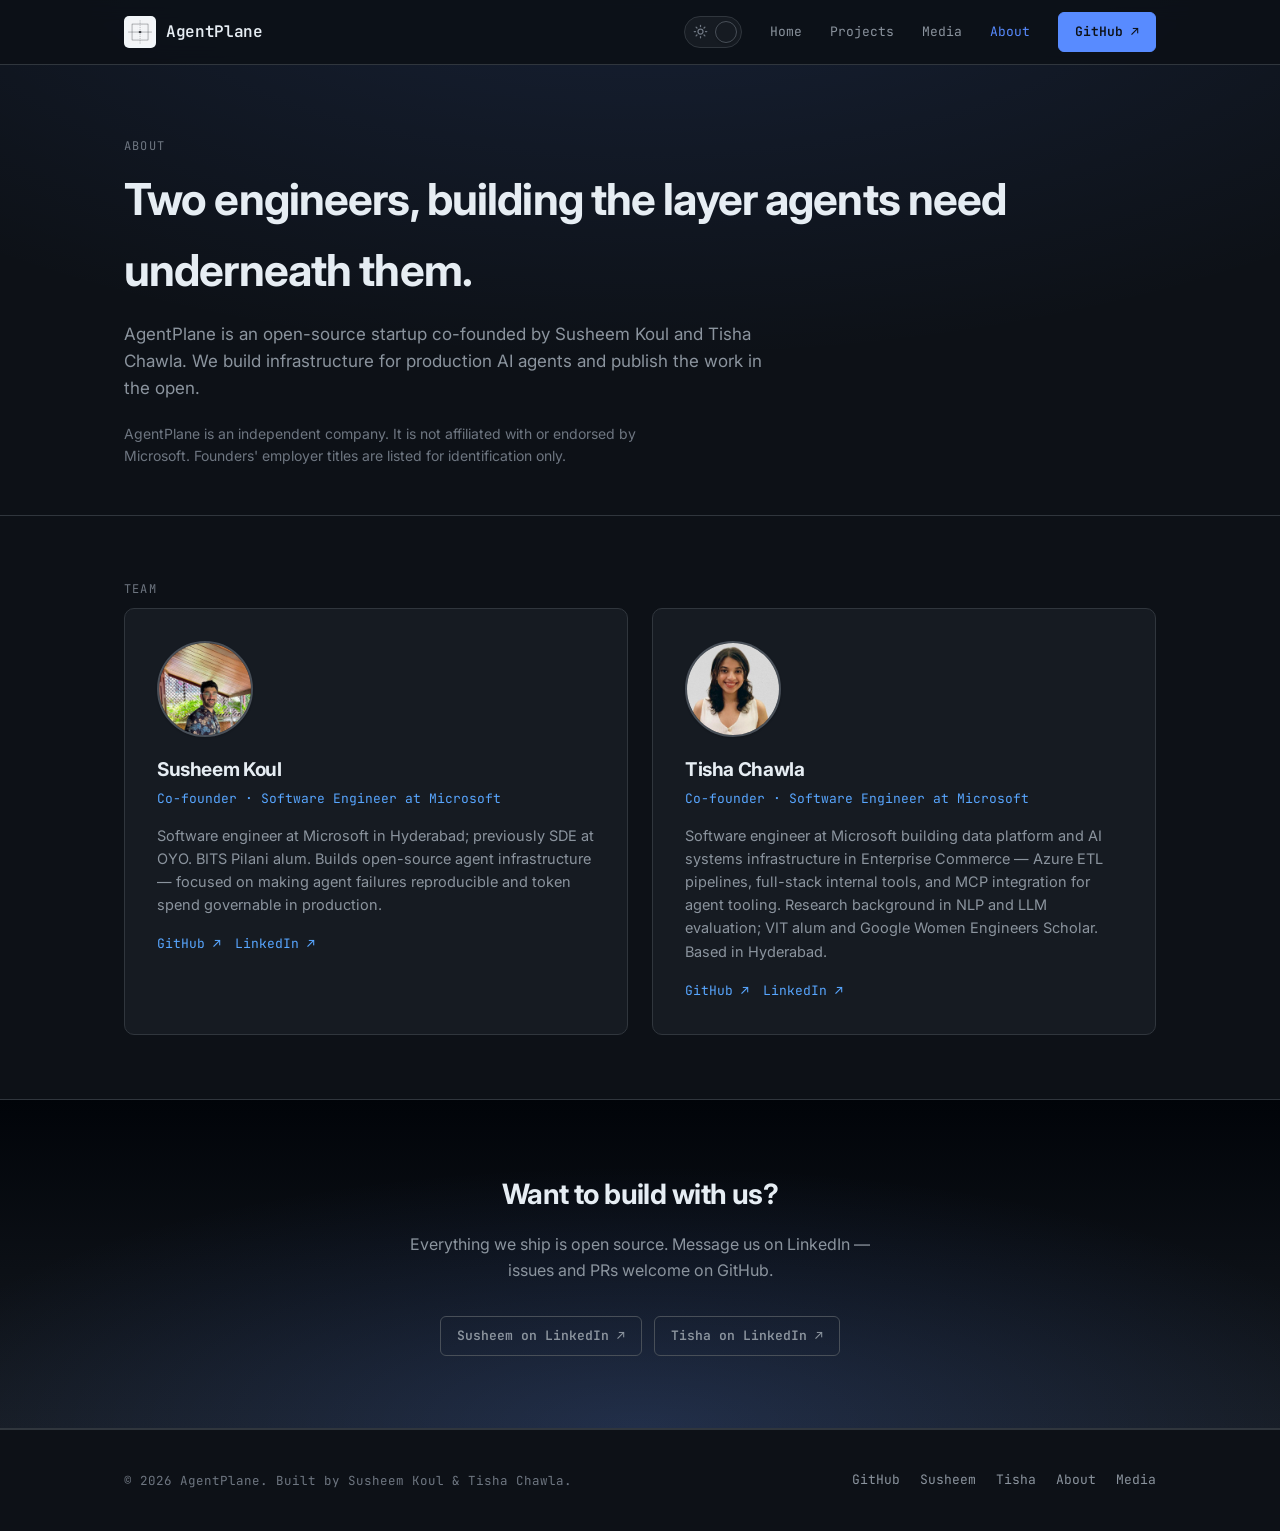
==== about.html @ 56925bba "Overhaul site with media hub, dynamic content, and accessibility polish. Replace the blog with a dat" ====
<!DOCTYPE html>
<html lang="en">
<head>
<meta charset="UTF-8">
<meta name="viewport" content="width=device-width, initial-scale=1.0">
<title>About — AgentPlane</title>
<meta name="description" content="AgentPlane is an open-source startup built by Susheem Koul and Tisha Chawla — infrastructure for teams running AI agents in production.">
<link rel="canonical" href="https://theagentplane.github.io/about.html">
<meta property="og:type" content="website">
<meta property="og:url" content="https://theagentplane.github.io/about.html">
<meta property="og:title" content="About — AgentPlane">
<meta property="og:description" content="Open-source startup building Chronicle and TokenOps for production AI agents.">
<meta property="og:image" content="https://theagentplane.github.io/assets/logo-mark.png">
<meta name="twitter:card" content="summary">
<meta name="twitter:title" content="About — AgentPlane">
<meta name="twitter:description" content="Open-source startup building Chronicle and TokenOps for production AI agents.">
<link rel="icon" href="assets/favicon.png" type="image/png" sizes="32x32">
<link rel="icon" href="assets/favicon-64.png" type="image/png" sizes="64x64">
<link rel="apple-touch-icon" href="assets/apple-touch-icon.png" sizes="180x180">
<link rel="icon" href="assets/icon-192.png" type="image/png" sizes="192x192">
<link rel="preconnect" href="https://fonts.googleapis.com">
<link href="https://fonts.googleapis.com/css2?family=Inter:wght@400;500;600;700&family=JetBrains+Mono:wght@400;500;600;700&display=swap" rel="stylesheet">
<script src="js/theme-init.js"></script>
<link rel="stylesheet" href="css/style.css">
</head>
<body>

<a href="#main-content" class="skip-link">Skip to main content</a>

<nav class="site-nav" aria-label="Main">
  <div class="container">
    <a href="index.html" class="logo">
      <img src="assets/logo-mark.png" alt="AgentPlane logo" class="logo-mark" width="32" height="32">
      AgentPlane
    </a>
    <button type="button" class="nav-toggle" aria-expanded="false" aria-controls="site-nav-menu" aria-label="Open menu">
      <span class="nav-toggle-bar"></span>
      <span class="nav-toggle-bar"></span>
      <span class="nav-toggle-bar"></span>
    </button>
    <div class="nav-links" id="site-nav-menu">
      <a href="index.html">Home</a>
      <a href="projects.html">Projects</a>
      <a href="media.html">Media</a>
      <a href="about.html" class="active" aria-current="page">About</a>
      <a href="https://github.com/theagentplane" class="btn btn-solid" target="_blank" rel="noopener">GitHub ↗</a>
    </div>
  </div>
</nav>

<main id="main-content">

<header class="page-header">
  <div class="container">
    <span class="section-label">About</span>
    <h1>Two engineers, building the layer agents need underneath them.</h1>
    <p>AgentPlane is an open-source startup co-founded by Susheem Koul and Tisha Chawla. We build infrastructure for production AI agents and publish the work in the open.</p>
    <p style="font-size:14px; color:var(--text-faint); margin-top:20px;">AgentPlane is an independent company. It is not affiliated with or endorsed by Microsoft. Founders' employer titles are listed for identification only.</p>
  </div>
</header>

<section>
  <div class="container">
    <span class="section-label">Team</span>
    <div class="team-grid">

      <div class="team-card">
        <img class="team-avatar" src="assets/team/susheem-koul.jpg" alt="Susheem Koul" width="96" height="96" loading="lazy" decoding="async">
        <h3>Susheem Koul</h3>
        <div class="team-role">Co-founder · Software Engineer at Microsoft</div>
        <p>Software engineer at Microsoft in Hyderabad; previously SDE at OYO. BITS Pilani alum. Builds open-source agent infrastructure — focused on making agent failures reproducible and token spend governable in production.</p>
        <div class="team-links">
          <a href="https://github.com/susheem-k" target="_blank" rel="noopener">GitHub ↗</a>
          <a href="https://www.linkedin.com/in/susheemkoul/" target="_blank" rel="noopener">LinkedIn ↗</a>
        </div>
      </div>

      <div class="team-card">
        <img class="team-avatar" src="assets/team/tisha-chawla.jpg" alt="Tisha Chawla" width="96" height="96" loading="lazy" decoding="async">
        <h3>Tisha Chawla</h3>
        <div class="team-role">Co-founder · Software Engineer at Microsoft</div>
        <p>Software engineer at Microsoft building data platform and AI systems infrastructure in Enterprise Commerce — Azure ETL pipelines, full-stack internal tools, and MCP integration for agent tooling. Research background in NLP and LLM evaluation; VIT alum and Google Women Engineers Scholar. Based in Hyderabad.</p>
        <div class="team-links">
          <a href="https://github.com/tishachawla-jg" target="_blank" rel="noopener">GitHub ↗</a>
          <a href="https://in.linkedin.com/in/tisha-chawla" target="_blank" rel="noopener">LinkedIn ↗</a>
        </div>
      </div>

    </div>
  </div>
</section>

<section class="cta-band">
  <div class="container">
    <h2>Want to build with us?</h2>
    <p>Everything we ship is open source. Message us on LinkedIn — issues and PRs welcome on GitHub.</p>
    <div class="founders-cta">
      <a href="https://www.linkedin.com/in/susheemkoul/" class="btn btn-ghost" target="_blank" rel="noopener">Susheem on LinkedIn ↗</a>
      <a href="https://in.linkedin.com/in/tisha-chawla" class="btn btn-ghost" target="_blank" rel="noopener">Tisha on LinkedIn ↗</a>
    </div>
  </div>
</section>

</main>

<footer>
  <div class="container">
    <div class="footer-left">© 2026 AgentPlane. Built by Susheem Koul &amp; Tisha Chawla.</div>
    <div class="footer-links">
      <a href="https://github.com/theagentplane" target="_blank" rel="noopener">GitHub</a>
      <a href="https://www.linkedin.com/in/susheemkoul/" target="_blank" rel="noopener">Susheem</a>
      <a href="https://in.linkedin.com/in/tisha-chawla" target="_blank" rel="noopener">Tisha</a>
      <a href="about.html">About</a>
      <a href="media.html">Media</a>
    </div>
  </div>
</footer>

<script src="js/theme.js"></script>
<script src="js/nav.js"></script>

</body>
</html>
---- css/style.css ----
/* ============================================================
   AgentPlane — shared stylesheet
   Theme: clean light docs-site aesthetic (Sphinx/PyData/Docusaurus
   style, as used by AutoGen, LangChain, etc.) — blue accent, white
   background, card-based sections, mono for code/logo.
   ============================================================ */

:root {
  --bg: #ffffff;
  --bg-elevated: #f6f8fa;
  --bg-card: #ffffff;
  --bg-muted: #f6f8fa;
  --border: #e5e8eb;
  --border-bright: #d0d7de;
  --text: #1c2128;
  --text-dim: #57606a;
  --text-faint: #8c959f;
  --text-prose: #32393f;
  --accent: #3563e9;
  --accent-dim: #1d4fd6;
  --accent-soft: rgba(53, 99, 233, 0.08);
  --accent-glow: rgba(53, 99, 233, 0.12);
  --cyan: #0969da;
  --cyan-dim: #075fc4;
  --red: #cf222e;
  --nav-bg: rgba(255, 255, 255, 0.88);
  --hero-glow: rgba(53, 99, 233, 0.07);
  --grid-dot: rgba(87, 96, 106, 0.18);
  --shadow-sm: 0 1px 2px rgba(16, 24, 40, 0.03);
  --shadow-md: 0 8px 24px rgba(16, 24, 40, 0.08);
  --shadow-lg: 0 16px 40px rgba(16, 24, 40, 0.12);
  --mono: 'JetBrains Mono', 'IBM Plex Mono', ui-monospace, SFMono-Regular, Menlo, Consolas, monospace;
  --sans: 'Inter', -apple-system, BlinkMacSystemFont, 'Segoe UI', Roboto, sans-serif;
  --radius: 6px;
  --max-width: 1080px;
}

[data-theme="dark"] {
  color-scheme: dark;
  --bg: #0d1117;
  --bg-elevated: #161b22;
  --bg-card: #161b22;
  --bg-muted: #010409;
  --border: #30363d;
  --border-bright: #484f58;
  --text: #e6edf3;
  --text-dim: #8b949e;
  --text-faint: #6e7681;
  --text-prose: #c9d1d9;
  --accent: #588bff;
  --accent-dim: #79a3ff;
  --accent-soft: rgba(88, 139, 255, 0.12);
  --accent-glow: rgba(88, 139, 255, 0.18);
  --cyan: #58a6ff;
  --cyan-dim: #79c0ff;
  --red: #f85149;
  --nav-bg: rgba(13, 17, 23, 0.92);
  --hero-glow: rgba(88, 139, 255, 0.14);
  --grid-dot: rgba(139, 148, 158, 0.15);
  --shadow-sm: 0 1px 2px rgba(0, 0, 0, 0.2);
  --shadow-md: 0 8px 24px rgba(0, 0, 0, 0.35);
  --shadow-lg: 0 16px 40px rgba(0, 0, 0, 0.45);
}

* { box-sizing: border-box; }

html {
  scroll-behavior: smooth;
  scroll-padding-top: 80px;
}

/* Skip link — visible on keyboard focus only */
.skip-link {
  position: absolute;
  top: -100px;
  left: 16px;
  z-index: 100;
  padding: 10px 16px;
  font-family: var(--mono);
  font-size: 13px;
  font-weight: 600;
  color: #ffffff;
  background: var(--accent);
  border-radius: var(--radius);
  text-decoration: none;
}

.skip-link:focus {
  top: 16px;
  outline: 2px solid var(--accent);
  outline-offset: 2px;
  text-decoration: none;
}

body {
  margin: 0;
  background: var(--bg);
  background-image:
    radial-gradient(ellipse 80% 50% at 50% -10%, var(--hero-glow), transparent);
  background-attachment: fixed;
  color: var(--text);
  font-family: var(--sans);
  line-height: 1.6;
  -webkit-font-smoothing: antialiased;
  transition: background-color 0.2s ease, color 0.2s ease;
}

/* Faint dot grid in hero; gradient fade below */
.grid-fade {
  background: linear-gradient(180deg, transparent 0%, var(--bg) 65%);
  position: absolute;
  inset: 0;
  pointer-events: none;
  z-index: 1;
}

.hero-grid {
  position: absolute;
  inset: 0;
  background-image: radial-gradient(circle, var(--grid-dot) 1px, transparent 1px);
  background-size: 22px 22px;
  mask-image: linear-gradient(180deg, black 20%, transparent 85%);
  pointer-events: none;
  z-index: 0;
}

a { color: var(--cyan); text-decoration: none; }
a:hover { text-decoration: underline; }

.container {
  max-width: var(--max-width);
  margin: 0 auto;
  padding: 0 24px;
}

/* ---------- Nav ---------- */

.site-nav {
  position: sticky;
  top: 0;
  z-index: 50;
  background: var(--nav-bg);
  backdrop-filter: blur(10px);
  border-bottom: 1px solid var(--border);
  transition: background-color 0.2s ease, border-color 0.2s ease;
}

.site-nav .container {
  display: flex;
  align-items: center;
  justify-content: space-between;
  height: 64px;
  position: relative;
  gap: 12px;
}

.nav-toggle {
  display: none;
  flex-direction: column;
  justify-content: center;
  gap: 5px;
  width: 40px;
  height: 40px;
  padding: 0;
  border: 1px solid var(--border);
  border-radius: var(--radius);
  background: var(--bg);
  cursor: pointer;
}

.nav-toggle-bar {
  display: block;
  width: 18px;
  height: 2px;
  margin: 0 auto;
  background: var(--text-dim);
  border-radius: 1px;
  transition: background 0.15s ease;
}

.nav-toggle:hover .nav-toggle-bar,
.nav-toggle[aria-expanded="true"] .nav-toggle-bar {
  background: var(--accent);
}

.logo {
  display: flex;
  align-items: center;
  gap: 10px;
  font-family: var(--mono);
  font-weight: 600;
  font-size: 16px;
  color: var(--text);
  letter-spacing: -0.02em;
}

.logo:hover { text-decoration: none; }

.logo-mark {
  width: 32px;
  height: 32px;
  flex-shrink: 0;
  display: block;
  border-radius: 5px;
}

.nav-links {
  display: flex;
  align-items: center;
  gap: 28px;
  font-family: var(--mono);
  font-size: 13px;
}

.nav-links a {
  color: var(--text-dim);
  text-decoration: none;
  transition: color 0.15s ease;
}

.nav-links a:hover,
.nav-links a.active {
  color: var(--accent);
}

.nav-links .btn { color: var(--bg); }

.nav-links .theme-switch {
  align-self: center;
}

/* Theme switch — slider */

.theme-switch {
  display: inline-flex;
  align-items: center;
  padding: 0;
  border: none;
  background: transparent;
  cursor: pointer;
  flex-shrink: 0;
  -webkit-tap-highlight-color: transparent;
}

.theme-switch-track {
  position: relative;
  display: flex;
  align-items: center;
  justify-content: space-between;
  width: 58px;
  height: 32px;
  padding: 0 8px;
  border-radius: 999px;
  background: var(--bg-elevated);
  border: 1px solid var(--border);
  box-sizing: border-box;
  transition: border-color 0.2s ease, background 0.2s ease;
}

.theme-switch:hover .theme-switch-track {
  border-color: var(--border-bright);
}

.theme-switch:focus-visible .theme-switch-track {
  outline: 2px solid var(--accent);
  outline-offset: 2px;
}

.theme-switch-icon {
  width: 15px;
  height: 15px;
  color: var(--text-faint);
  flex-shrink: 0;
  position: relative;
  z-index: 1;
  transition: color 0.2s ease;
}

.theme-switch-thumb {
  position: absolute;
  top: 50%;
  left: 3px;
  width: 22px;
  height: 22px;
  border-radius: 50%;
  background: var(--bg-card);
  border: 1px solid var(--border-bright);
  box-shadow: var(--shadow-sm);
  transition: transform 0.22s cubic-bezier(0.4, 0, 0.2, 1);
  z-index: 2;
  pointer-events: none;
}

[data-theme="light"] .theme-switch-thumb {
  transform: translateY(-50%) translateX(0);
}

[data-theme="dark"] .theme-switch-thumb {
  transform: translateY(-50%) translateX(27px);
}

[data-theme="light"] .theme-switch-track .theme-switch-icon:first-child {
  color: var(--accent);
}

[data-theme="dark"] .theme-switch-track .theme-switch-icon:last-child {
  color: var(--accent);
}

/* ---------- Buttons ---------- */

.btn {
  display: inline-flex;
  align-items: center;
  gap: 8px;
  font-family: var(--mono);
  font-size: 13px;
  font-weight: 600;
  padding: 9px 16px;
  border-radius: var(--radius);
  border: 1px solid var(--accent);
  color: var(--accent) !important;
  text-decoration: none !important;
  transition: all 0.15s ease;
}

.btn:hover {
  background: var(--accent);
  color: var(--bg) !important;
}

.btn-solid {
  background: var(--accent);
  color: var(--bg) !important;
}

.btn-solid:hover {
  background: transparent;
  color: var(--accent) !important;
}

.btn-ghost {
  border-color: var(--border-bright);
  color: var(--text-dim) !important;
}

.btn-ghost:hover {
  border-color: var(--cyan);
  color: var(--cyan) !important;
  background: transparent;
}

/* ---------- Hero ---------- */

.hero {
  position: relative;
  padding: 96px 0 72px;
  overflow: hidden;
}

.hero-layout {
  display: grid;
  grid-template-columns: minmax(0, 1fr) minmax(240px, 420px);
  gap: 48px;
  align-items: center;
  margin-bottom: 56px;
}

.hero-copy-only {
  margin-bottom: 56px;
}

.hero-copy .hero-actions {
  margin-bottom: 0;
}

.hero-media {
  position: relative;
  display: block;
  border-radius: 12px;
  overflow: hidden;
  border: 1px solid var(--border);
  box-shadow: var(--shadow-lg);
  line-height: 0;
  transition: transform 0.2s ease, box-shadow 0.2s ease;
  text-decoration: none !important;
}

.hero-media:hover {
  transform: translateY(-3px);
  box-shadow: var(--shadow-lg);
}

.hero-media img {
  display: block;
  width: 100%;
  height: auto;
  aspect-ratio: 16 / 9;
  object-fit: cover;
  background: var(--bg-elevated);
  image-rendering: auto;
}

.hero-media-badge {
  position: absolute;
  left: 12px;
  bottom: 12px;
  font-family: var(--mono);
  font-size: 11px;
  font-weight: 600;
  letter-spacing: 0.04em;
  text-transform: uppercase;
  color: #fff;
  background: rgba(28, 33, 40, 0.78);
  backdrop-filter: blur(6px);
  padding: 5px 10px;
  border-radius: 4px;
  line-height: 1.4;
}

.eyebrow {
  font-family: var(--mono);
  font-size: 12px;
  letter-spacing: 0.12em;
  text-transform: uppercase;
  color: var(--accent);
  display: flex;
  align-items: center;
  gap: 8px;
  margin-bottom: 20px;
}

.eyebrow::before {
  content: '';
  width: 6px;
  height: 6px;
  border-radius: 50%;
  background: var(--accent);
  box-shadow: 0 0 0 4px var(--accent-glow);
}

h1, h2, h3, h4 {
  font-family: var(--sans);
  font-weight: 700;
  letter-spacing: -0.02em;
  margin: 0 0 16px;
  color: var(--text);
}

.hero h1 {
  font-size: clamp(36px, 5.5vw, 60px);
  line-height: 1.08;
  max-width: 16ch;
}

.hero-copy-only .hero h1,
.hero-layout .hero-copy h1 {
  max-width: 16ch;
}

.hero .lede {
  font-size: 19px;
  color: var(--text-dim);
  max-width: 58ch;
  margin: 0 0 36px;
}

.hero-actions {
  display: flex;
  gap: 14px;
  flex-wrap: wrap;
  margin-bottom: 56px;
}

.hero-copy .hero-actions {
  margin-bottom: 0;
}

.stat-row {
  display: grid;
  grid-template-columns: repeat(auto-fit, minmax(140px, 1fr));
  gap: 16px;
  font-family: var(--mono);
  padding-top: 8px;
}

.stat-card {
  background: var(--bg-card);
  border: 1px solid var(--border);
  border-radius: 10px;
  padding: 20px 22px;
  box-shadow: var(--shadow-sm);
  transition: border-color 0.15s ease, box-shadow 0.15s ease;
}

a.stat-card {
  display: block;
  text-decoration: none;
  color: inherit;
  cursor: pointer;
}

a.stat-card:hover {
  border-color: var(--accent);
  box-shadow: var(--shadow-md);
}

a.stat-card:focus-visible {
  outline: 2px solid var(--accent);
  outline-offset: 2px;
}

.stat-card:not(a):hover {
  border-color: var(--border-bright);
  box-shadow: var(--shadow-md);
}

.stat-row .stat-num {
  font-size: 22px;
  color: var(--text);
  font-weight: 600;
}

.stat-row .stat-label {
  font-size: 12px;
  color: var(--text-faint);
  text-transform: uppercase;
  letter-spacing: 0.08em;
}

/* ---------- Sections ---------- */

section {
  position: relative;
  padding: 64px 0;
}

.section-muted {
  background: var(--bg-muted);
  border-top: 1px solid var(--border);
  border-bottom: 1px solid var(--border);
}

.section-head {
  display: flex;
  align-items: baseline;
  justify-content: space-between;
  margin-bottom: 32px;
  flex-wrap: wrap;
  gap: 12px;
}

.section-head h2 {
  font-size: 26px;
  margin: 0;
}

.section-head .see-all {
  font-family: var(--mono);
  font-size: 13px;
  color: var(--text-dim);
}

.section-label {
  font-family: var(--mono);
  font-size: 12px;
  color: var(--text-faint);
  text-transform: uppercase;
  letter-spacing: 0.1em;
  margin-bottom: 8px;
  display: block;
}

/* ---------- Cards ---------- */

.card-grid {
  display: grid;
  grid-template-columns: repeat(auto-fit, minmax(280px, 1fr));
  gap: 20px;
}

.card {
  background: var(--bg-card);
  border: 1px solid var(--border);
  border-radius: 10px;
  padding: 28px;
  box-shadow: var(--shadow-sm);
  transition: border-color 0.15s ease, transform 0.15s ease, box-shadow 0.15s ease;
  display: flex;
  flex-direction: column;
}

.card:hover {
  border-color: var(--border-bright);
  box-shadow: var(--shadow-md);
  transform: translateY(-2px);
}

.card-top {
  display: flex;
  align-items: center;
  justify-content: space-between;
  margin-bottom: 16px;
}

.card-icon {
  width: 36px;
  height: 36px;
  border-radius: 8px;
  background: var(--accent-soft);
  border: 1px solid var(--accent-glow);
  display: flex;
  align-items: center;
  justify-content: center;
  color: var(--accent);
  font-family: var(--mono);
  font-weight: 700;
}

.card h3 {
  font-size: 19px;
  margin-bottom: 10px;
}

.card p {
  color: var(--text-dim);
  font-size: 14.5px;
  margin: 0 0 18px;
  flex-grow: 1;
}

.tag-row {
  display: flex;
  gap: 8px;
  flex-wrap: wrap;
  margin-bottom: 18px;
}

.tag {
  font-family: var(--mono);
  font-size: 11px;
  color: var(--text-dim);
  background: var(--bg-elevated);
  border: 1px solid var(--border);
  padding: 4px 9px;
  border-radius: 4px;
}

.card-links {
  display: flex;
  gap: 16px;
  font-family: var(--mono);
  font-size: 13px;
  border-top: 1px solid var(--border);
  padding-top: 16px;
  margin-top: auto;
}

.stars {
  color: var(--text-faint);
  font-family: var(--mono);
  font-size: 12px;
  display: inline-flex;
  align-items: center;
  gap: 4px;
}

/* ---------- Blog list ---------- */

.post-list {
  display: flex;
  flex-direction: column;
}

.post-row {
  display: grid;
  grid-template-columns: 130px 1fr;
  gap: 24px;
  padding: 26px 0;
  border-bottom: 1px solid var(--border);
}

.post-row:first-child { padding-top: 0; }

.post-date {
  font-family: var(--mono);
  font-size: 12.5px;
  color: var(--text-faint);
  padding-top: 4px;
}

.post-row h3 {
  font-size: 20px;
  margin-bottom: 8px;
}

.post-row h3 a {
  color: var(--text);
}

.post-row h3 a:hover {
  color: var(--accent);
  text-decoration: none;
}

.post-row p {
  color: var(--text-dim);
  font-size: 14.5px;
  margin: 0 0 10px;
}

.post-meta {
  font-family: var(--mono);
  font-size: 12px;
  color: var(--text-faint);
}

/* Source badges — gallery mixes internal posts with external links */

.source-badge {
  display: inline-block;
  font-family: var(--mono);
  font-size: 10px;
  text-transform: uppercase;
  letter-spacing: 0.04em;
  padding: 2px 7px;
  border-radius: 4px;
  border: 1px solid;
  line-height: 1.6;
}

.source-agentplane {
  color: var(--accent);
  border-color: rgba(53, 99, 233, 0.3);
  background: rgba(53, 99, 233, 0.06);
}

.source-substack {
  color: #ff6719;
  border-color: rgba(255, 103, 25, 0.3);
  background: rgba(255, 103, 25, 0.06);
}

.source-devto {
  color: #0a0a0a;
  border-color: rgba(10, 10, 10, 0.25);
  background: rgba(10, 10, 10, 0.05);
}

.source-linkedin {
  color: #0a66c2;
  border-color: rgba(10, 102, 194, 0.3);
  background: rgba(10, 102, 194, 0.06);
}

.source-medium {
  color: #000000;
  border-color: rgba(0, 0, 0, 0.25);
  background: rgba(0, 0, 0, 0.05);
}

.source-default {
  color: var(--cyan);
  border-color: rgba(9, 105, 218, 0.3);
  background: rgba(9, 105, 218, 0.06);
}

/* Format badges — writing / talk / video */

.format-badge {
  display: inline-block;
  font-family: var(--mono);
  font-size: 10px;
  text-transform: uppercase;
  letter-spacing: 0.04em;
  padding: 2px 7px;
  border-radius: 4px;
  border: 1px solid;
  line-height: 1.6;
}

.format-writing {
  color: var(--accent);
  border-color: rgba(53, 99, 233, 0.3);
  background: rgba(53, 99, 233, 0.06);
}

.format-talk {
  color: #6e40c9;
  border-color: rgba(110, 64, 201, 0.3);
  background: rgba(110, 64, 201, 0.06);
}

.format-video {
  color: #cf222e;
  border-color: rgba(207, 34, 46, 0.3);
  background: rgba(207, 34, 46, 0.06);
}

.source-youtube {
  color: #ff0000;
  border-color: rgba(255, 0, 0, 0.25);
  background: rgba(255, 0, 0, 0.05);
}

/* Media page filters */

.media-filters {
  display: flex;
  gap: 8px;
  flex-wrap: wrap;
  margin-bottom: 8px;
}

.media-filter {
  font-family: var(--mono);
  font-size: 12px;
  font-weight: 600;
  padding: 7px 14px;
  border-radius: var(--radius);
  border: 1px solid var(--border);
  background: var(--bg);
  color: var(--text-dim);
  cursor: pointer;
  transition: all 0.15s ease;
}

.media-filter:hover {
  border-color: var(--border-bright);
  color: var(--text);
}

.media-filter.active {
  border-color: var(--accent);
  color: var(--accent);
  background: var(--accent-soft);
}

/* Projects — alphabetical index slider */

.projects-layout {
  display: grid;
  grid-template-columns: minmax(148px, 188px) minmax(0, 1fr);
  gap: 28px 36px;
  align-items: start;
}

.projects-panel.card-grid {
  grid-template-columns: 1fr;
}

.project-index {
  position: sticky;
  top: 84px;
  align-self: start;
}

.project-index-label {
  display: block;
  font-family: var(--mono);
  font-size: 10px;
  font-weight: 600;
  letter-spacing: 0.14em;
  text-transform: uppercase;
  color: var(--text-faint);
  margin-bottom: 10px;
}

.project-index-track {
  position: relative;
  display: flex;
  flex-direction: column;
  gap: 2px;
  padding: 5px;
  border-radius: 10px;
  border: 1px solid var(--border);
  background: var(--bg-elevated);
}

.project-index-thumb {
  position: absolute;
  left: 5px;
  right: 5px;
  top: 5px;
  height: 40px;
  border-radius: 7px;
  background: var(--bg-card);
  border: 1px solid var(--border-bright);
  box-shadow: var(--shadow-sm);
  transition: transform 0.22s cubic-bezier(0.4, 0, 0.2, 1), height 0.22s ease;
  pointer-events: none;
  z-index: 0;
}

.project-index-btn {
  position: relative;
  z-index: 1;
  display: flex;
  align-items: center;
  gap: 10px;
  width: 100%;
  padding: 10px 12px;
  border: none;
  border-radius: 7px;
  background: transparent;
  cursor: pointer;
  text-align: left;
  font-family: var(--mono);
  font-size: 12px;
  color: var(--text-dim);
  transition: color 0.15s ease;
  -webkit-tap-highlight-color: transparent;
}

.project-index-btn:hover {
  color: var(--text);
}

.project-index-btn.is-active {
  color: var(--accent);
  font-weight: 600;
}

.project-index-letter {
  flex-shrink: 0;
  width: 22px;
  height: 22px;
  display: flex;
  align-items: center;
  justify-content: center;
  border-radius: 5px;
  background: var(--bg);
  border: 1px solid var(--border);
  font-size: 11px;
  font-weight: 700;
  color: var(--text-faint);
}

.project-index-btn.is-active .project-index-letter {
  border-color: var(--accent-glow);
  background: var(--accent-soft);
  color: var(--accent);
}

.project-index-name {
  line-height: 1.3;
  min-width: 0;
  overflow: hidden;
  text-overflow: ellipsis;
  white-space: nowrap;
}

.projects-layout-page .projects-panel {
  display: flex;
  flex-direction: column;
  gap: 28px;
  min-width: 0;
}

.project-detail-card {
  padding: 40px;
}

/* ---------- Article ---------- */

.article-header {
  padding: 72px 0 40px;
  border-bottom: 1px solid var(--border);
}

.article-header h1 {
  font-size: clamp(28px, 4vw, 40px);
  max-width: 22ch;
}

.article-meta {
  font-family: var(--mono);
  font-size: 13px;
  color: var(--text-faint);
  display: flex;
  gap: 16px;
  flex-wrap: wrap;
  margin-top: 20px;
}

.article-body {
  max-width: 700px;
  margin: 0 auto;
  padding: 48px 24px 96px;
}

.article-body p {
  color: var(--text-prose);
  font-size: 17px;
  margin: 0 0 22px;
}

.article-body h2 {
  font-size: 23px;
  margin: 44px 0 16px;
}

.article-body h3 {
  font-size: 18px;
  margin: 32px 0 12px;
  color: var(--accent);
}

.article-body ul, .article-body ol {
  color: var(--text-prose);
  font-size: 16px;
  margin: 0 0 22px;
  padding-left: 22px;
}

.article-body li { margin-bottom: 8px; }

.article-body code {
  font-family: var(--mono);
  font-size: 0.88em;
  background: var(--bg-elevated);
  border: 1px solid var(--border);
  padding: 2px 6px;
  border-radius: 4px;
  color: var(--accent);
}

.article-body pre {
  background: var(--bg-elevated);
  border: 1px solid var(--border);
  border-radius: 8px;
  padding: 18px 20px;
  overflow-x: auto;
  margin: 0 0 24px;
}

.article-body pre code {
  background: none;
  border: none;
  padding: 0;
  color: var(--text-prose);
}

.article-body blockquote {
  border-left: 3px solid var(--accent);
  margin: 0 0 24px;
  padding: 4px 0 4px 20px;
  color: var(--text-dim);
  font-style: italic;
}

.byline {
  display: flex;
  align-items: center;
  gap: 12px;
  margin-top: 28px;
  padding-top: 28px;
  border-top: 1px solid var(--border);
}

.byline-avatar {
  width: 40px;
  height: 40px;
  border-radius: 50%;
  background: var(--bg-elevated);
  border: 1px solid var(--border-bright);
  display: flex;
  align-items: center;
  justify-content: center;
  font-family: var(--mono);
  font-weight: 700;
  color: var(--accent);
}

.byline-name { font-weight: 600; font-size: 14.5px; }
.byline-role { font-size: 13px; color: var(--text-faint); }

/* ---------- Team ---------- */

.team-grid {
  display: grid;
  grid-template-columns: repeat(auto-fit, minmax(300px, 1fr));
  gap: 24px;
}

.team-card {
  background: var(--bg-card);
  border: 1px solid var(--border);
  border-radius: 10px;
  padding: 32px;
}

.team-avatar {
  width: 96px;
  height: 96px;
  border-radius: 50%;
  object-fit: cover;
  object-position: center top;
  border: 2px solid var(--border-bright);
  box-shadow: var(--shadow-sm);
  margin-bottom: 18px;
  display: block;
  background: var(--bg-elevated);
  image-rendering: auto;
}

.team-card h3 { margin-bottom: 4px; font-size: 19px; }

.team-role {
  font-family: var(--mono);
  font-size: 13px;
  color: var(--cyan);
  margin-bottom: 14px;
}

.team-card p {
  color: var(--text-dim);
  font-size: 14.5px;
  margin: 0 0 18px;
}

.team-links {
  display: flex;
  gap: 14px;
  font-family: var(--mono);
  font-size: 13px;
}

/* ---------- CTA band ---------- */

.cta-band {
  background:
    linear-gradient(180deg, var(--bg-muted) 0%, var(--bg-elevated) 100%);
  border-top: 1px solid var(--border);
  border-bottom: 1px solid var(--border);
  text-align: center;
  padding: 72px 0;
  position: relative;
  overflow: hidden;
}

.cta-band::before {
  content: '';
  position: absolute;
  inset: 0;
  background: radial-gradient(ellipse 60% 80% at 50% 100%, var(--accent-glow), transparent);
  pointer-events: none;
}

.cta-band .container {
  position: relative;
  z-index: 1;
}

.cta-band h2 { font-size: 28px; }

.cta-band p {
  color: var(--text-dim);
  max-width: 50ch;
  margin: 0 auto 32px;
}

.cta-actions {
  display: flex;
  gap: 14px;
  justify-content: center;
  flex-wrap: wrap;
}

.founders-cta {
  display: flex;
  gap: 12px;
  justify-content: center;
  flex-wrap: wrap;
}

.founders-cta .btn {
  min-width: 11.5rem;
  justify-content: center;
}

/* ---------- Footer ---------- */

footer {
  border-top: 1px solid var(--border);
  padding: 40px 0;
}

footer .container {
  display: flex;
  align-items: center;
  justify-content: space-between;
  flex-wrap: wrap;
  gap: 16px;
}

.footer-left {
  font-family: var(--mono);
  font-size: 12.5px;
  color: var(--text-faint);
}

.footer-links {
  display: flex;
  gap: 20px;
  font-family: var(--mono);
  font-size: 13px;
}

.footer-links a { color: var(--text-dim); }
.footer-links a:hover { color: var(--accent); }

/* ---------- Page header (non-hero pages) ---------- */

.page-header {
  padding: 72px 0 48px;
  border-bottom: 1px solid var(--border);
}

.page-header h1 {
  font-size: clamp(32px, 4.5vw, 44px);
}

.page-header p {
  color: var(--text-dim);
  font-size: 17px;
  max-width: 60ch;
  margin: 0;
}

/* ---------- Mission ---------- */

.mission-block {
  max-width: 720px;
  margin: 0 auto;
  text-align: center;
}

.mission-statement {
  font-size: clamp(22px, 3vw, 28px);
  font-weight: 600;
  line-height: 1.35;
  letter-spacing: -0.02em;
  color: var(--text);
  margin: 0 0 20px;
}

.mission-support {
  font-size: 16px;
  color: var(--text-dim);
  margin: 0;
  line-height: 1.6;
}

/* ---------- Pillars (legacy — unused) ---------- */

.pillars {
  display: grid;
  grid-template-columns: repeat(auto-fit, minmax(240px, 1fr));
  gap: 20px;
}

.pillar {
  background: var(--bg-card);
  border: 1px solid var(--border);
  border-radius: 10px;
  padding: 28px;
  box-shadow: var(--shadow-sm);
  transition: border-color 0.15s ease, transform 0.15s ease, box-shadow 0.15s ease;
}

.pillar:hover {
  border-color: var(--border-bright);
  box-shadow: var(--shadow-md);
  transform: translateY(-2px);
}

.pillar-icon {
  width: 40px;
  height: 40px;
  border-radius: 10px;
  background: var(--accent-soft);
  border: 1px solid var(--accent-glow);
  display: flex;
  align-items: center;
  justify-content: center;
  font-family: var(--mono);
  font-size: 18px;
  color: var(--accent);
  margin-bottom: 16px;
}

.pillar h3 {
  font-size: 17px;
  margin-bottom: 8px;
}

.pillar p {
  color: var(--text-dim);
  font-size: 14.5px;
  margin: 0;
}

/* ---------- Media cards (homepage) ---------- */

.media-card-grid {
  display: grid;
  grid-template-columns: repeat(auto-fit, minmax(300px, 1fr));
  gap: 20px;
}

.media-card {
  display: flex;
  flex-direction: column;
  background: var(--bg-card);
  border: 1px solid var(--border);
  border-radius: 12px;
  overflow: hidden;
  box-shadow: var(--shadow-sm);
  text-decoration: none !important;
  color: inherit;
  transition: border-color 0.15s ease, transform 0.15s ease, box-shadow 0.15s ease;
}

.media-card:hover {
  border-color: var(--border-bright);
  box-shadow: var(--shadow-md);
  transform: translateY(-3px);
}

.media-card-thumb {
  aspect-ratio: 16 / 9;
  background: var(--bg-elevated);
  overflow: hidden;
  line-height: 0;
}

.media-card-thumb img {
  width: 100%;
  height: 100%;
  object-fit: cover;
  display: block;
  image-rendering: auto;
}

.media-card-thumb-fallback {
  display: flex;
  align-items: center;
  justify-content: center;
  background: linear-gradient(135deg, var(--accent-soft), var(--bg-elevated));
}

.media-card-thumb-fallback span {
  font-family: var(--mono);
  font-size: 12px;
  font-weight: 600;
  text-transform: uppercase;
  letter-spacing: 0.08em;
  color: var(--accent);
}

.media-card-body {
  padding: 22px 24px 24px;
  display: flex;
  flex-direction: column;
  flex: 1;
}

.media-card-badges {
  display: flex;
  gap: 8px;
  flex-wrap: wrap;
  margin-bottom: 12px;
}

.media-card h3 {
  font-size: 18px;
  margin-bottom: 8px;
  color: var(--text);
}

.media-card p {
  color: var(--text-dim);
  font-size: 14.5px;
  margin: 0 0 14px;
  flex: 1;
}

.media-card-meta {
  font-family: var(--mono);
  font-size: 12px;
  color: var(--text-faint);
}

/* ---------- Founders strip ---------- */

.founders-strip {
  display: flex;
  align-items: center;
  justify-content: space-between;
  gap: 24px;
  flex-wrap: wrap;
  background: var(--bg-card);
  border: 1px solid var(--border);
  border-radius: 12px;
  padding: 28px 32px;
  box-shadow: var(--shadow-sm);
}

.founders-strip-copy h3 {
  font-size: 18px;
  margin-bottom: 6px;
}

.founders-strip-copy p {
  color: var(--text-dim);
  font-size: 14.5px;
  margin: 0;
  max-width: 52ch;
}

.founders-avatars {
  display: flex;
  align-items: center;
  gap: 12px;
}

.founder-pill {
  display: flex;
  align-items: center;
  gap: 10px;
  font-family: var(--mono);
  font-size: 13px;
  color: var(--text-dim);
  padding: 8px 14px;
  border: 1px solid var(--border);
  border-radius: 999px;
  background: var(--bg-elevated);
  text-decoration: none !important;
  transition: border-color 0.15s ease, color 0.15s ease;
}

.founder-pill:hover {
  border-color: var(--accent);
  color: var(--accent);
}

.founder-pill-initials,
.founder-pill-avatar {
  width: 28px;
  height: 28px;
  border-radius: 50%;
  flex-shrink: 0;
}

.founder-pill-initials {
  background: var(--accent-soft);
  border: 1px solid var(--accent-glow);
  display: flex;
  align-items: center;
  justify-content: center;
  font-size: 11px;
  font-weight: 700;
  color: var(--accent);
}

.founder-pill-avatar {
  object-fit: cover;
  object-position: center top;
  border: 1px solid var(--border-bright);
  background: var(--bg-elevated);
  display: block;
}

.card-accent-chronicle {
  border-top: 3px solid var(--accent);
}

.card-accent-tokenops {
  border-top: 3px solid var(--cyan);
}

/* ---------- Responsive ---------- */

@media (max-width: 640px) {
  .nav-toggle { display: flex; }

  .site-nav .container > .theme-switch {
    margin-left: auto;
    flex-shrink: 0;
  }

  .nav-toggle {
    margin-left: 10px;
  }

  .theme-switch { flex-shrink: 0; }

  .nav-links {
    display: none;
    position: absolute;
    top: calc(100% + 1px);
    left: 0;
    right: 0;
    flex-direction: column;
    align-items: stretch;
    gap: 0;
    padding: 12px 24px 20px;
    background: var(--nav-bg);
    border-bottom: 1px solid var(--border);
    box-shadow: 0 8px 24px rgba(16, 24, 40, 0.08);
  }

  .nav-links.is-open { display: flex; }

  .nav-links a {
    padding: 12px 0;
    border-bottom: 1px solid var(--border);
  }

  .nav-links a:last-child { border-bottom: none; }

  .nav-links .btn {
    margin-top: 8px;
    justify-content: center;
  }

  .post-row { grid-template-columns: 1fr; gap: 6px; }
  .hero { padding: 56px 0 40px; }
  .hero-layout {
    grid-template-columns: 1fr;
    gap: 28px;
    margin-bottom: 40px;
  }
  .hero-layout .hero-media {
    order: -1;
    max-width: 520px;
  }
  .hero h1 { max-width: none; }
  .stat-row { gap: 24px; }

  .projects-layout {
    grid-template-columns: 1fr;
    gap: 20px;
  }

  .project-index {
    position: static;
    overflow-x: auto;
    -webkit-overflow-scrolling: touch;
  }

  .project-index-track {
    flex-direction: row;
    width: max-content;
    min-width: 100%;
  }

  .project-index-thumb {
    top: 5px;
    bottom: auto;
    height: auto !important;
    width: auto;
    transform: translateX(0);
    transition: transform 0.22s cubic-bezier(0.4, 0, 0.2, 1), width 0.22s ease, height 0.22s ease;
  }

  .project-index-btn {
    width: auto;
    flex-shrink: 0;
    max-width: 160px;
  }
}
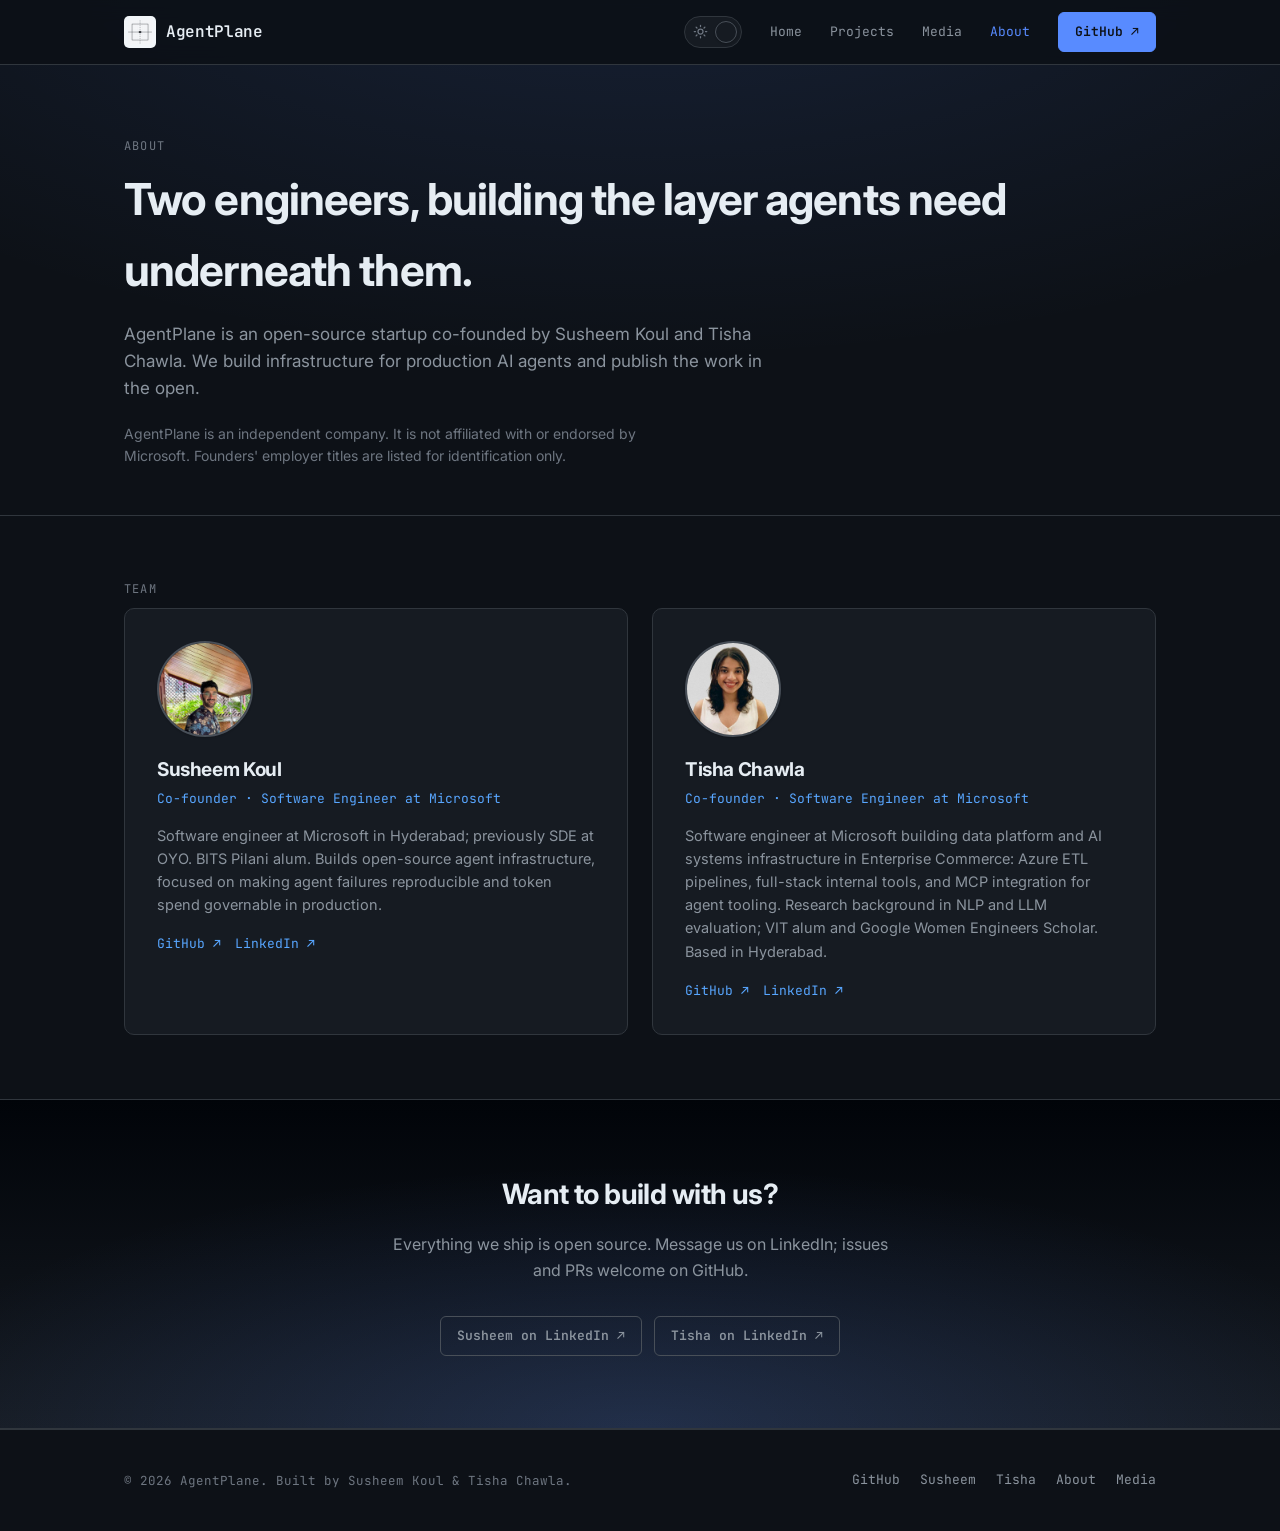
==== commit bbc5fc28: "Replace em dashes across site copy with hyphens, commas, and colons. Keeps page titles and user-faci" ====
--- a/about.html
+++ b/about.html
@@ -3,16 +3,16 @@
 <head>
 <meta charset="UTF-8">
 <meta name="viewport" content="width=device-width, initial-scale=1.0">
-<title>About — AgentPlane</title>
-<meta name="description" content="AgentPlane is an open-source startup built by Susheem Koul and Tisha Chawla — infrastructure for teams running AI agents in production.">
+<title>About - AgentPlane</title>
+<meta name="description" content="AgentPlane is an open-source startup built by Susheem Koul and Tisha Chawla, building infrastructure for teams running AI agents in production.">
 <link rel="canonical" href="https://theagentplane.github.io/about.html">
 <meta property="og:type" content="website">
 <meta property="og:url" content="https://theagentplane.github.io/about.html">
-<meta property="og:title" content="About — AgentPlane">
+<meta property="og:title" content="About - AgentPlane">
 <meta property="og:description" content="Open-source startup building Chronicle and TokenOps for production AI agents.">
 <meta property="og:image" content="https://theagentplane.github.io/assets/logo-mark.png">
 <meta name="twitter:card" content="summary">
-<meta name="twitter:title" content="About — AgentPlane">
+<meta name="twitter:title" content="About - AgentPlane">
 <meta name="twitter:description" content="Open-source startup building Chronicle and TokenOps for production AI agents.">
 <link rel="icon" href="assets/favicon.png" type="image/png" sizes="32x32">
 <link rel="icon" href="assets/favicon-64.png" type="image/png" sizes="64x64">
@@ -68,7 +68,7 @@
         <img class="team-avatar" src="assets/team/susheem-koul.jpg" alt="Susheem Koul" width="96" height="96" loading="lazy" decoding="async">
         <h3>Susheem Koul</h3>
         <div class="team-role">Co-founder · Software Engineer at Microsoft</div>
-        <p>Software engineer at Microsoft in Hyderabad; previously SDE at OYO. BITS Pilani alum. Builds open-source agent infrastructure — focused on making agent failures reproducible and token spend governable in production.</p>
+        <p>Software engineer at Microsoft in Hyderabad; previously SDE at OYO. BITS Pilani alum. Builds open-source agent infrastructure, focused on making agent failures reproducible and token spend governable in production.</p>
         <div class="team-links">
           <a href="https://github.com/susheem-k" target="_blank" rel="noopener">GitHub ↗</a>
           <a href="https://www.linkedin.com/in/susheemkoul/" target="_blank" rel="noopener">LinkedIn ↗</a>
@@ -79,7 +79,7 @@
         <img class="team-avatar" src="assets/team/tisha-chawla.jpg" alt="Tisha Chawla" width="96" height="96" loading="lazy" decoding="async">
         <h3>Tisha Chawla</h3>
         <div class="team-role">Co-founder · Software Engineer at Microsoft</div>
-        <p>Software engineer at Microsoft building data platform and AI systems infrastructure in Enterprise Commerce — Azure ETL pipelines, full-stack internal tools, and MCP integration for agent tooling. Research background in NLP and LLM evaluation; VIT alum and Google Women Engineers Scholar. Based in Hyderabad.</p>
+        <p>Software engineer at Microsoft building data platform and AI systems infrastructure in Enterprise Commerce: Azure ETL pipelines, full-stack internal tools, and MCP integration for agent tooling. Research background in NLP and LLM evaluation; VIT alum and Google Women Engineers Scholar. Based in Hyderabad.</p>
         <div class="team-links">
           <a href="https://github.com/tishachawla-jg" target="_blank" rel="noopener">GitHub ↗</a>
           <a href="https://in.linkedin.com/in/tisha-chawla" target="_blank" rel="noopener">LinkedIn ↗</a>
@@ -93,7 +93,7 @@
 <section class="cta-band">
   <div class="container">
     <h2>Want to build with us?</h2>
-    <p>Everything we ship is open source. Message us on LinkedIn — issues and PRs welcome on GitHub.</p>
+    <p>Everything we ship is open source. Message us on LinkedIn; issues and PRs welcome on GitHub.</p>
     <div class="founders-cta">
       <a href="https://www.linkedin.com/in/susheemkoul/" class="btn btn-ghost" target="_blank" rel="noopener">Susheem on LinkedIn ↗</a>
       <a href="https://in.linkedin.com/in/tisha-chawla" class="btn btn-ghost" target="_blank" rel="noopener">Tisha on LinkedIn ↗</a>
--- a/css/style.css
+++ b/css/style.css
@@ -1,7 +1,7 @@
 /* ============================================================
-   AgentPlane — shared stylesheet
+   AgentPlane - shared stylesheet
    Theme: clean light docs-site aesthetic (Sphinx/PyData/Docusaurus
-   style, as used by AutoGen, LangChain, etc.) — blue accent, white
+   style, as used by AutoGen, LangChain, etc.): blue accent, white
    background, card-based sections, mono for code/logo.
    ============================================================ */
 
@@ -69,7 +69,7 @@
   scroll-padding-top: 80px;
 }
 
-/* Skip link — visible on keyboard focus only */
+/* Skip link - visible on keyboard focus only */
 .skip-link {
   position: absolute;
   top: -100px;
@@ -229,7 +229,7 @@
   align-self: center;
 }
 
-/* Theme switch — slider */
+/* Theme switch - slider */
 
 .theme-switch {
   display: inline-flex;
@@ -715,7 +715,7 @@
   color: var(--text-faint);
 }
 
-/* Source badges — gallery mixes internal posts with external links */
+/* Source badges - gallery mixes internal posts with external links */
 
 .source-badge {
   display: inline-block;
@@ -765,7 +765,7 @@
   background: rgba(9, 105, 218, 0.06);
 }
 
-/* Format badges — writing / talk / video */
+/* Format badges - writing / talk / video */
 
 .format-badge {
   display: inline-block;
@@ -836,7 +836,7 @@
   background: var(--accent-soft);
 }
 
-/* Projects — alphabetical index slider */
+/* Projects - alphabetical index slider */
 
 .projects-layout {
   display: grid;
@@ -1252,7 +1252,7 @@
   line-height: 1.6;
 }
 
-/* ---------- Pillars (legacy — unused) ---------- */
+/* ---------- Pillars (legacy - unused) ---------- */
 
 .pillars {
   display: grid;
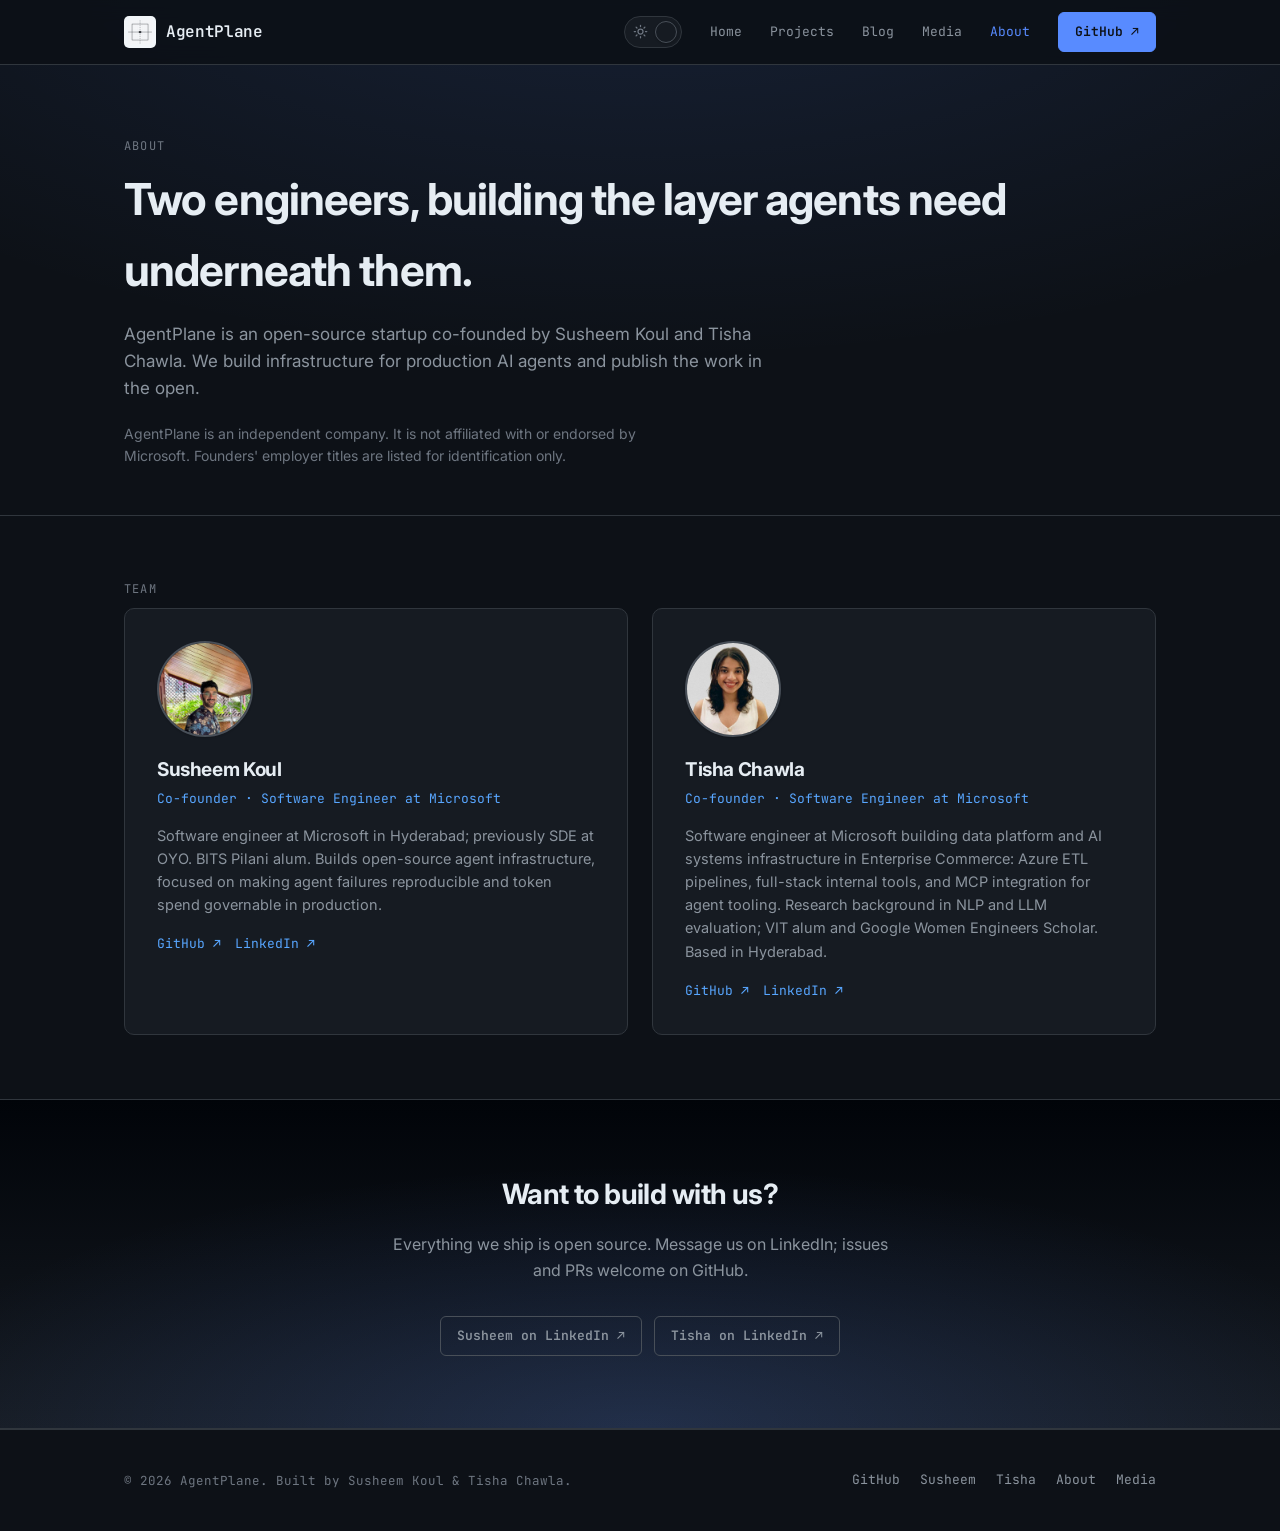
==== commit 6c6c1fd6: "Add native blog: first post on Chronicle's trace attribution fix Turns blog.html from a media.html r" ====
--- a/about.html
+++ b/about.html
@@ -41,6 +41,7 @@
     <div class="nav-links" id="site-nav-menu">
       <a href="index.html">Home</a>
       <a href="projects.html">Projects</a>
+      <a href="blog.html">Blog</a>
       <a href="media.html">Media</a>
       <a href="about.html" class="active" aria-current="page">About</a>
       <a href="https://github.com/theagentplane" class="btn btn-solid" target="_blank" rel="noopener">GitHub ↗</a>
--- a/css/style.css
+++ b/css/style.css
@@ -1015,6 +1015,26 @@
 
 .article-body li { margin-bottom: 8px; }
 
+.article-body figure {
+  margin: 0 0 28px;
+}
+
+.article-body img {
+  display: block;
+  width: 100%;
+  height: auto;
+  border-radius: 10px;
+  box-shadow: var(--shadow-sm);
+}
+
+.article-body figcaption {
+  font-family: var(--mono);
+  font-size: 12px;
+  color: var(--text-faint);
+  text-align: center;
+  margin-top: 10px;
+}
+
 .article-body code {
   font-family: var(--mono);
   font-size: 0.88em;
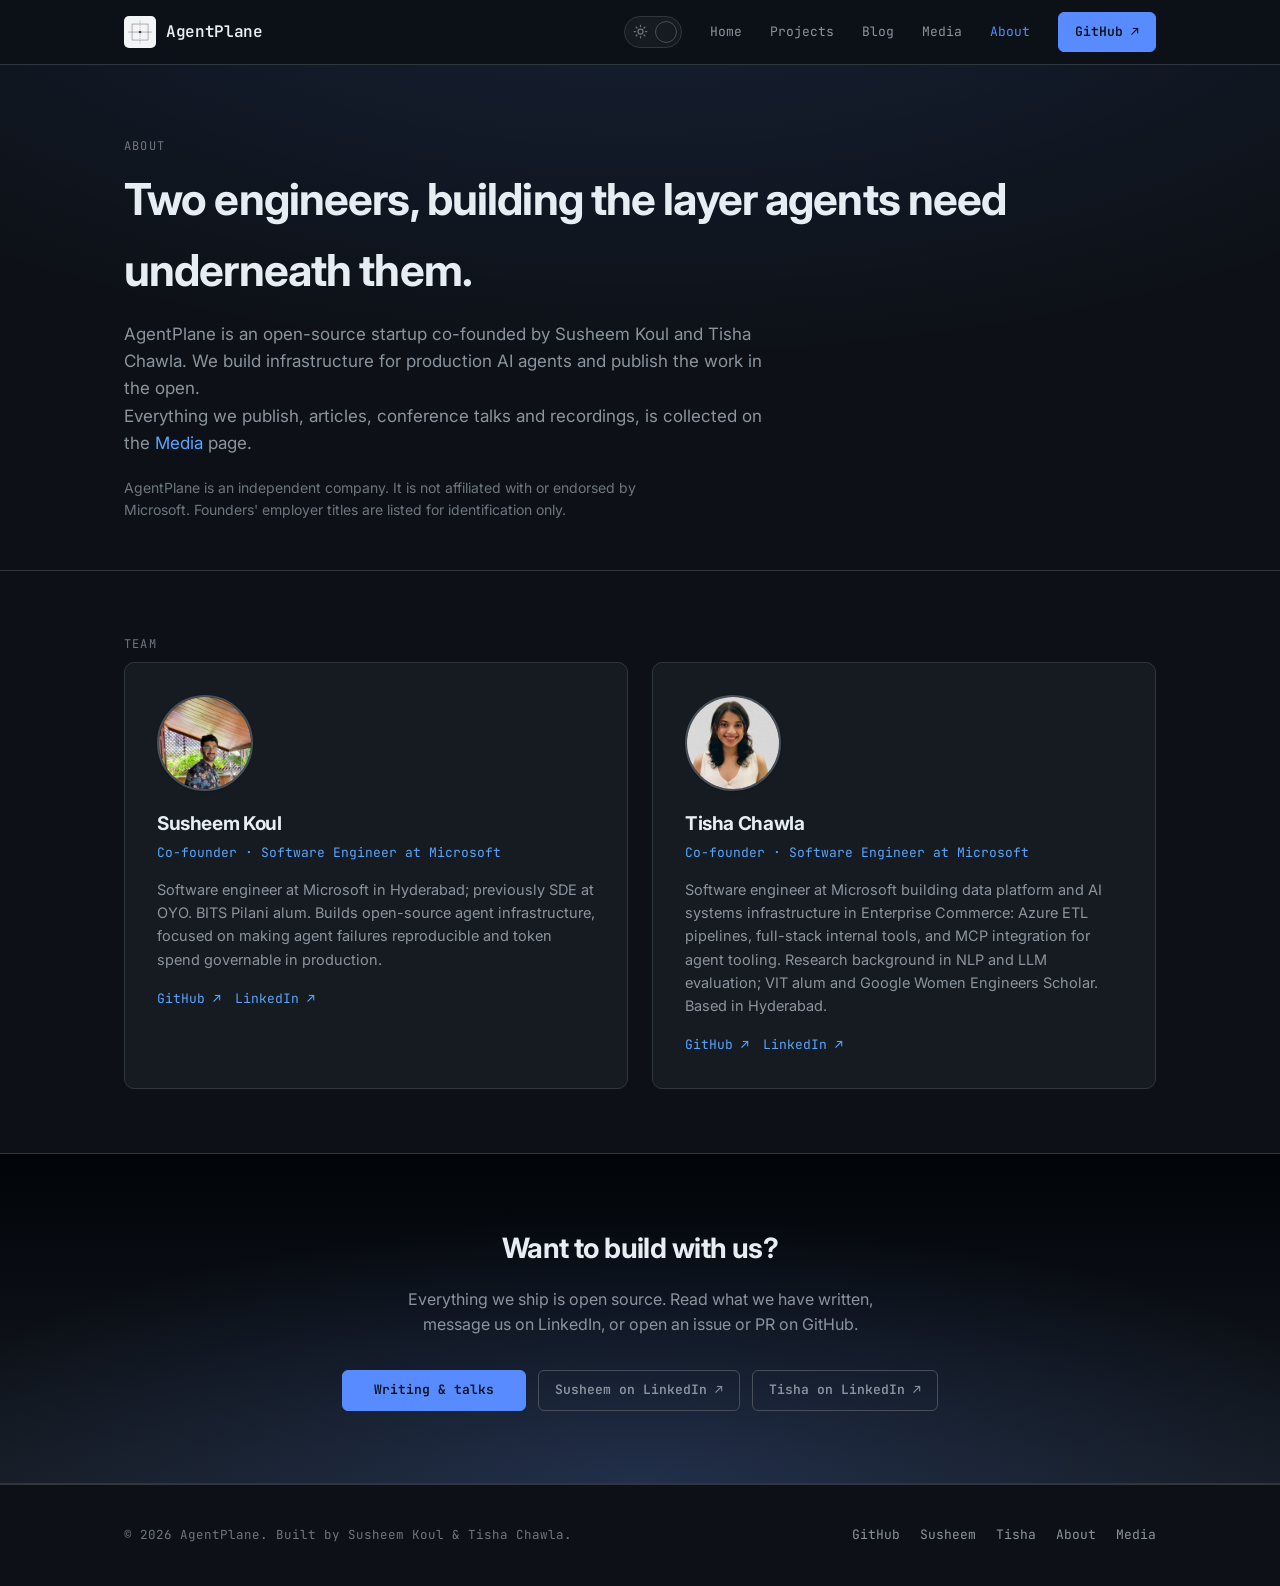
==== commit f3fe1141: "Link the Media page from About The About page described what we build but never pointed at anything " ====
--- a/about.html
+++ b/about.html
@@ -10,10 +10,11 @@
 <meta property="og:url" content="https://theagentplane.github.io/about.html">
 <meta property="og:title" content="About - AgentPlane">
 <meta property="og:description" content="Open-source startup building Chronicle and TokenOps for production AI agents.">
-<meta property="og:image" content="https://theagentplane.github.io/assets/logo-mark.png">
-<meta name="twitter:card" content="summary">
+<meta property="og:image" content="https://theagentplane.github.io/assets/og-about.png">
+<meta name="twitter:card" content="summary_large_image">
 <meta name="twitter:title" content="About - AgentPlane">
 <meta name="twitter:description" content="Open-source startup building Chronicle and TokenOps for production AI agents.">
+<meta name="twitter:image" content="https://theagentplane.github.io/assets/og-about.png">
 <link rel="icon" href="assets/favicon.png" type="image/png" sizes="32x32">
 <link rel="icon" href="assets/favicon-64.png" type="image/png" sizes="64x64">
 <link rel="apple-touch-icon" href="assets/apple-touch-icon.png" sizes="180x180">
@@ -56,6 +57,7 @@
     <span class="section-label">About</span>
     <h1>Two engineers, building the layer agents need underneath them.</h1>
     <p>AgentPlane is an open-source startup co-founded by Susheem Koul and Tisha Chawla. We build infrastructure for production AI agents and publish the work in the open.</p>
+    <p>Everything we publish, articles, conference talks and recordings, is collected on the <a href="media.html">Media</a> page.</p>
     <p style="font-size:14px; color:var(--text-faint); margin-top:20px;">AgentPlane is an independent company. It is not affiliated with or endorsed by Microsoft. Founders' employer titles are listed for identification only.</p>
   </div>
 </header>
@@ -94,8 +96,9 @@
 <section class="cta-band">
   <div class="container">
     <h2>Want to build with us?</h2>
-    <p>Everything we ship is open source. Message us on LinkedIn; issues and PRs welcome on GitHub.</p>
+    <p>Everything we ship is open source. Read what we have written, message us on LinkedIn, or open an issue or PR on GitHub.</p>
     <div class="founders-cta">
+      <a href="media.html" class="btn btn-solid">Writing &amp; talks</a>
       <a href="https://www.linkedin.com/in/susheemkoul/" class="btn btn-ghost" target="_blank" rel="noopener">Susheem on LinkedIn ↗</a>
       <a href="https://in.linkedin.com/in/tisha-chawla" class="btn btn-ghost" target="_blank" rel="noopener">Tisha on LinkedIn ↗</a>
     </div>
--- a/css/style.css
+++ b/css/style.css
@@ -1019,7 +1019,7 @@
   margin: 0 0 28px;
 }
 
-.article-body img {
+.article-body figure img {
   display: block;
   width: 100%;
   height: auto;
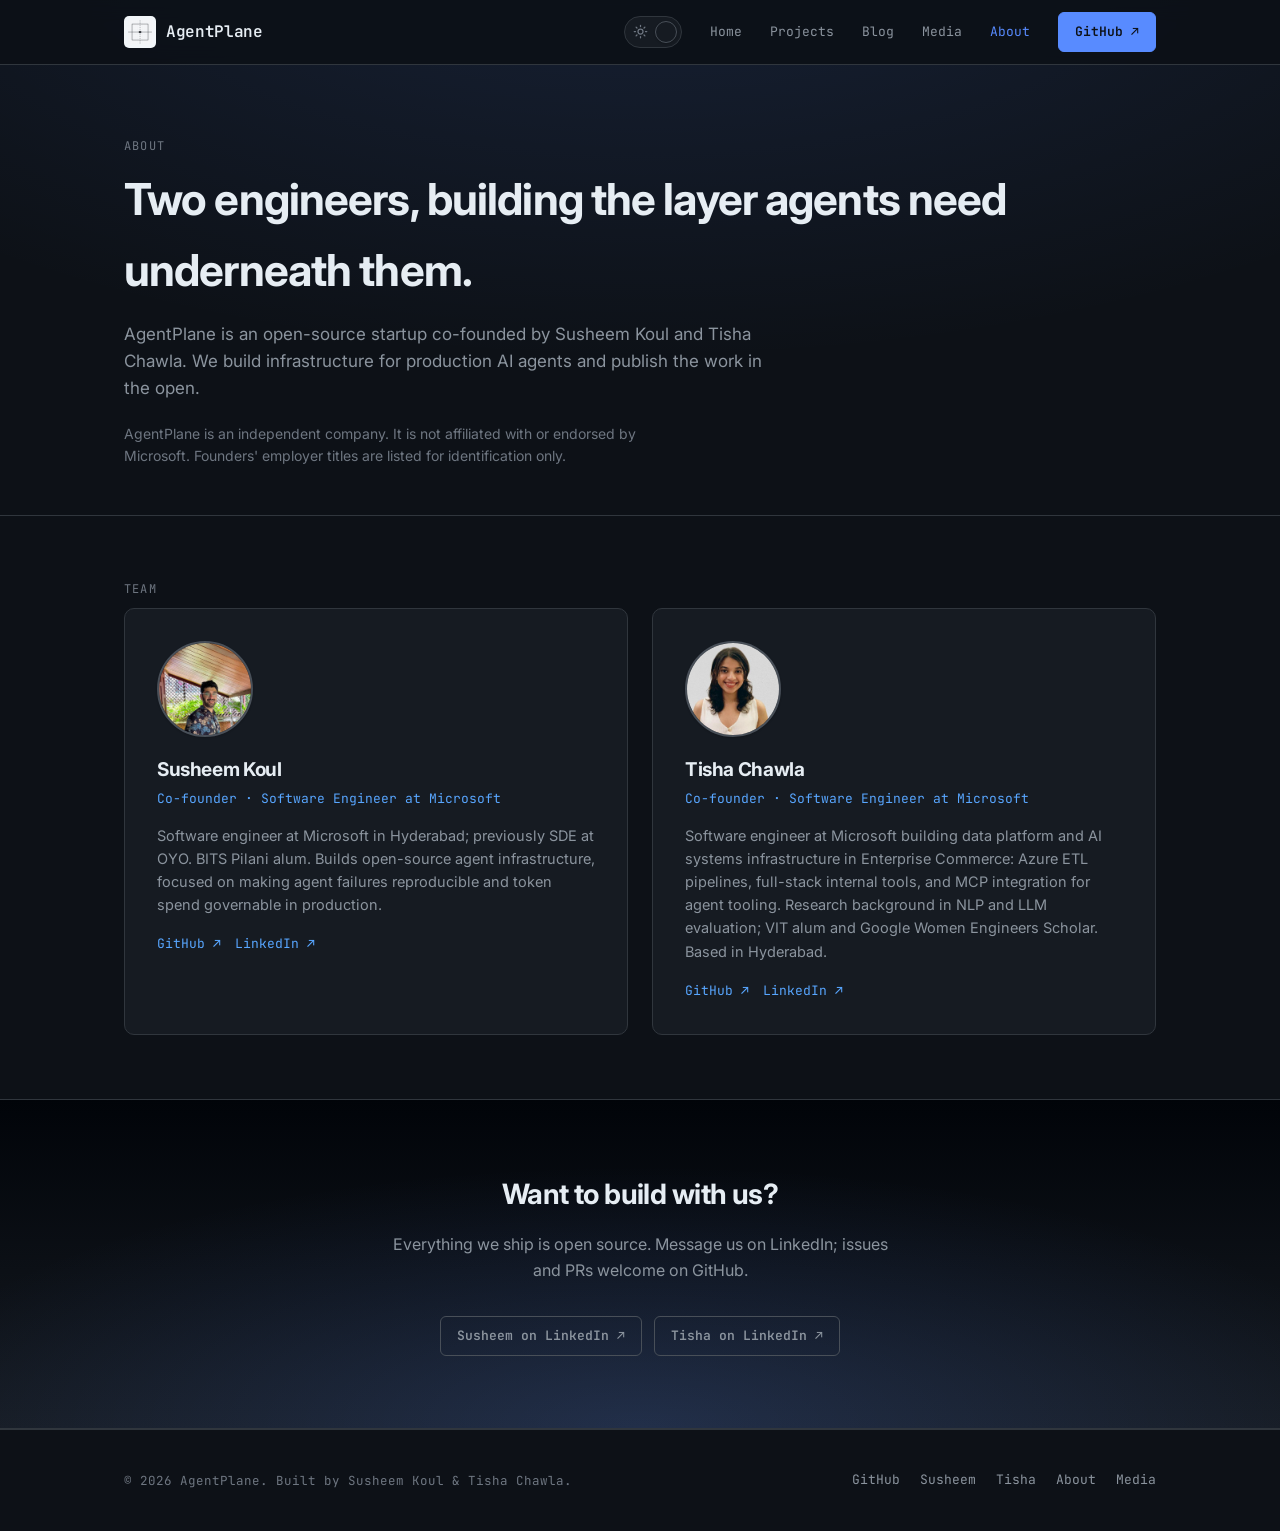
==== commit 8de0b48f: "Add a newsletter subscribe block, off until a publication exists There is no way to follow this proj" ====
--- a/about.html
+++ b/about.html
@@ -57,7 +57,6 @@
     <span class="section-label">About</span>
     <h1>Two engineers, building the layer agents need underneath them.</h1>
     <p>AgentPlane is an open-source startup co-founded by Susheem Koul and Tisha Chawla. We build infrastructure for production AI agents and publish the work in the open.</p>
-    <p>Everything we publish, articles, conference talks and recordings, is collected on the <a href="media.html">Media</a> page.</p>
     <p style="font-size:14px; color:var(--text-faint); margin-top:20px;">AgentPlane is an independent company. It is not affiliated with or endorsed by Microsoft. Founders' employer titles are listed for identification only.</p>
   </div>
 </header>
@@ -96,12 +95,12 @@
 <section class="cta-band">
   <div class="container">
     <h2>Want to build with us?</h2>
-    <p>Everything we ship is open source. Read what we have written, message us on LinkedIn, or open an issue or PR on GitHub.</p>
+    <p>Everything we ship is open source. Message us on LinkedIn; issues and PRs welcome on GitHub.</p>
     <div class="founders-cta">
-      <a href="media.html" class="btn btn-solid">Writing &amp; talks</a>
       <a href="https://www.linkedin.com/in/susheemkoul/" class="btn btn-ghost" target="_blank" rel="noopener">Susheem on LinkedIn ↗</a>
       <a href="https://in.linkedin.com/in/tisha-chawla" class="btn btn-ghost" target="_blank" rel="noopener">Tisha on LinkedIn ↗</a>
     </div>
+    <div data-subscribe hidden style="margin-top:32px;"></div>
   </div>
 </section>
 
@@ -122,6 +121,7 @@
 
 <script src="js/theme.js"></script>
 <script src="js/nav.js"></script>
+<script src="js/subscribe.js"></script>
 
 </body>
 </html>
--- a/css/style.css
+++ b/css/style.css
@@ -1591,3 +1591,65 @@
     max-width: 160px;
   }
 }
+
+/* ============================================================
+   Newsletter subscribe block (js/subscribe.js)
+   ============================================================ */
+
+.subscribe-card {
+  display: flex;
+  align-items: center;
+  gap: 20px;
+  text-align: left;
+  max-width: 720px;
+  margin: 0 auto;
+  padding: 24px 28px;
+  background: var(--bg-card);
+  border: 1px solid var(--border);
+  border-radius: var(--radius);
+  box-shadow: var(--shadow-sm);
+}
+
+.subscribe-icon {
+  width: 28px;
+  height: 28px;
+  flex-shrink: 0;
+  color: var(--accent);
+}
+
+.subscribe-text {
+  flex: 1 1 auto;
+  min-width: 0;
+}
+
+.subscribe-text h3 {
+  margin: 0 0 4px;
+  font-size: 17px;
+  line-height: 1.3;
+}
+
+.subscribe-text p {
+  margin: 0;
+  font-size: 14px;
+  color: var(--text-dim);
+  line-height: 1.5;
+}
+
+.subscribe-cta {
+  flex-shrink: 0;
+  white-space: nowrap;
+}
+
+@media (max-width: 640px) {
+  .subscribe-card {
+    flex-direction: column;
+    align-items: flex-start;
+    gap: 14px;
+    padding: 20px;
+  }
+
+  .subscribe-cta {
+    width: 100%;
+    text-align: center;
+  }
+}
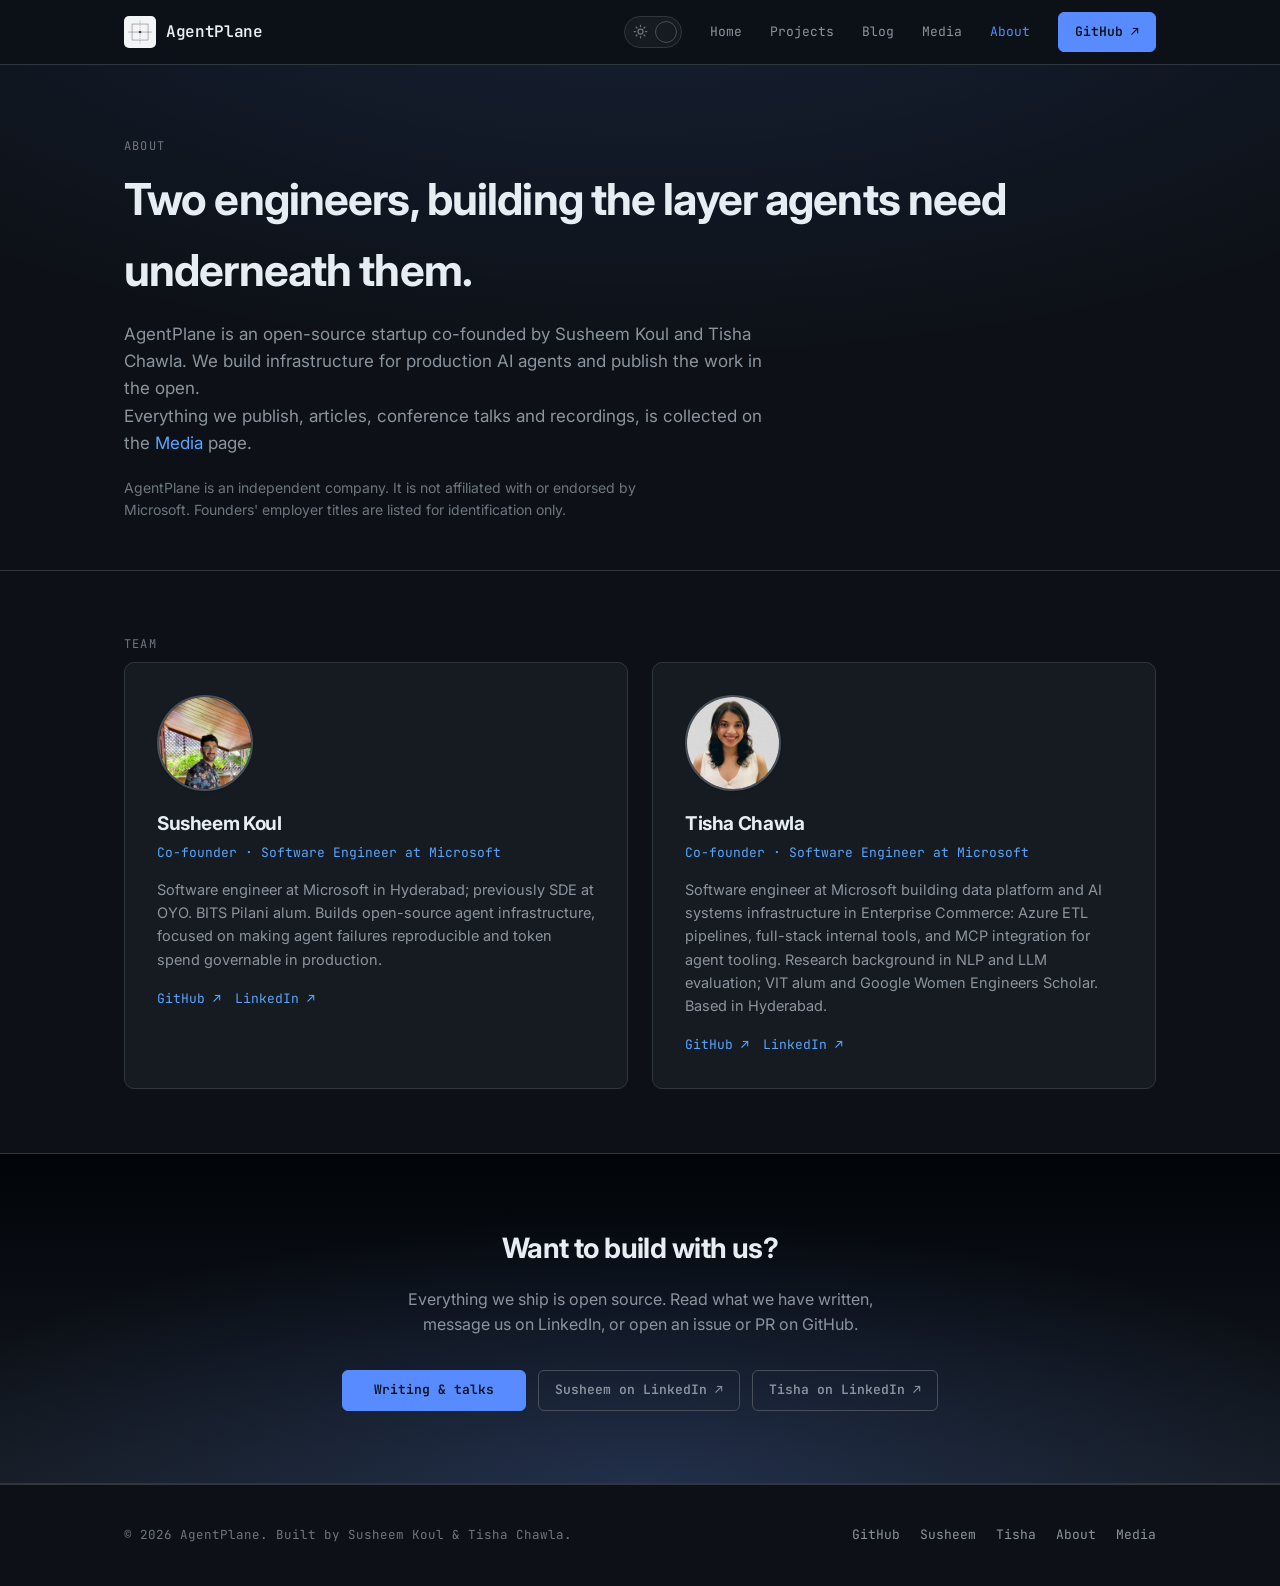
==== commit 807c97ed: "Merge f3fe11415e7f9d7fa87edf68ff8768781882e46f into cecee61724f3747c347b9cff670ba5ac35829a2b" ====
--- a/about.html
+++ b/about.html
@@ -57,6 +57,7 @@
     <span class="section-label">About</span>
     <h1>Two engineers, building the layer agents need underneath them.</h1>
     <p>AgentPlane is an open-source startup co-founded by Susheem Koul and Tisha Chawla. We build infrastructure for production AI agents and publish the work in the open.</p>
+    <p>Everything we publish, articles, conference talks and recordings, is collected on the <a href="media.html">Media</a> page.</p>
     <p style="font-size:14px; color:var(--text-faint); margin-top:20px;">AgentPlane is an independent company. It is not affiliated with or endorsed by Microsoft. Founders' employer titles are listed for identification only.</p>
   </div>
 </header>
@@ -95,12 +96,12 @@
 <section class="cta-band">
   <div class="container">
     <h2>Want to build with us?</h2>
-    <p>Everything we ship is open source. Message us on LinkedIn; issues and PRs welcome on GitHub.</p>
+    <p>Everything we ship is open source. Read what we have written, message us on LinkedIn, or open an issue or PR on GitHub.</p>
     <div class="founders-cta">
+      <a href="media.html" class="btn btn-solid">Writing &amp; talks</a>
       <a href="https://www.linkedin.com/in/susheemkoul/" class="btn btn-ghost" target="_blank" rel="noopener">Susheem on LinkedIn ↗</a>
       <a href="https://in.linkedin.com/in/tisha-chawla" class="btn btn-ghost" target="_blank" rel="noopener">Tisha on LinkedIn ↗</a>
     </div>
-    <div data-subscribe hidden style="margin-top:32px;"></div>
   </div>
 </section>
 
@@ -121,7 +122,6 @@
 
 <script src="js/theme.js"></script>
 <script src="js/nav.js"></script>
-<script src="js/subscribe.js"></script>
 
 </body>
 </html>
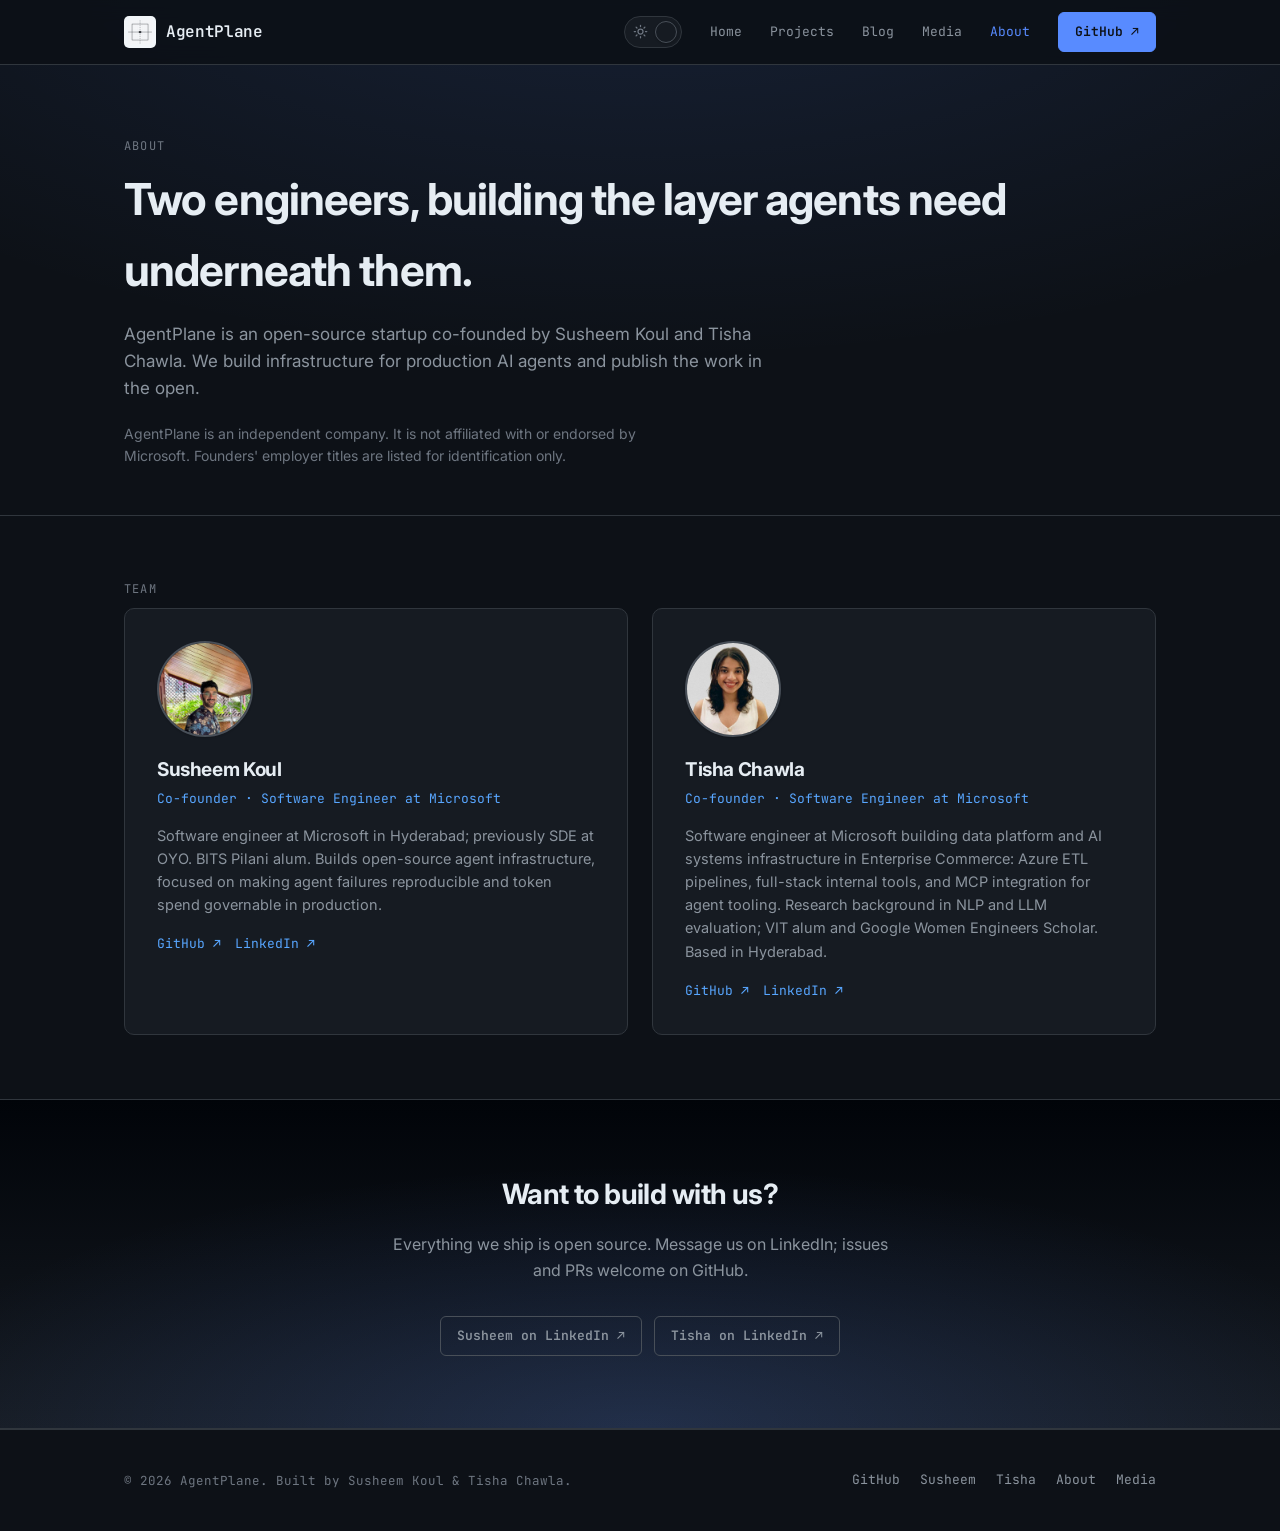
==== commit f879d2d5: "Merge 8de0b48f63cb8f058356d4649a31d1c80cdf02da into cecee61724f3747c347b9cff670ba5ac35829a2b" ====
--- a/about.html
+++ b/about.html
@@ -57,7 +57,6 @@
     <span class="section-label">About</span>
     <h1>Two engineers, building the layer agents need underneath them.</h1>
     <p>AgentPlane is an open-source startup co-founded by Susheem Koul and Tisha Chawla. We build infrastructure for production AI agents and publish the work in the open.</p>
-    <p>Everything we publish, articles, conference talks and recordings, is collected on the <a href="media.html">Media</a> page.</p>
     <p style="font-size:14px; color:var(--text-faint); margin-top:20px;">AgentPlane is an independent company. It is not affiliated with or endorsed by Microsoft. Founders' employer titles are listed for identification only.</p>
   </div>
 </header>
@@ -96,12 +95,12 @@
 <section class="cta-band">
   <div class="container">
     <h2>Want to build with us?</h2>
-    <p>Everything we ship is open source. Read what we have written, message us on LinkedIn, or open an issue or PR on GitHub.</p>
+    <p>Everything we ship is open source. Message us on LinkedIn; issues and PRs welcome on GitHub.</p>
     <div class="founders-cta">
-      <a href="media.html" class="btn btn-solid">Writing &amp; talks</a>
       <a href="https://www.linkedin.com/in/susheemkoul/" class="btn btn-ghost" target="_blank" rel="noopener">Susheem on LinkedIn ↗</a>
       <a href="https://in.linkedin.com/in/tisha-chawla" class="btn btn-ghost" target="_blank" rel="noopener">Tisha on LinkedIn ↗</a>
     </div>
+    <div data-subscribe hidden style="margin-top:32px;"></div>
   </div>
 </section>
 
@@ -122,6 +121,7 @@
 
 <script src="js/theme.js"></script>
 <script src="js/nav.js"></script>
+<script src="js/subscribe.js"></script>
 
 </body>
 </html>
